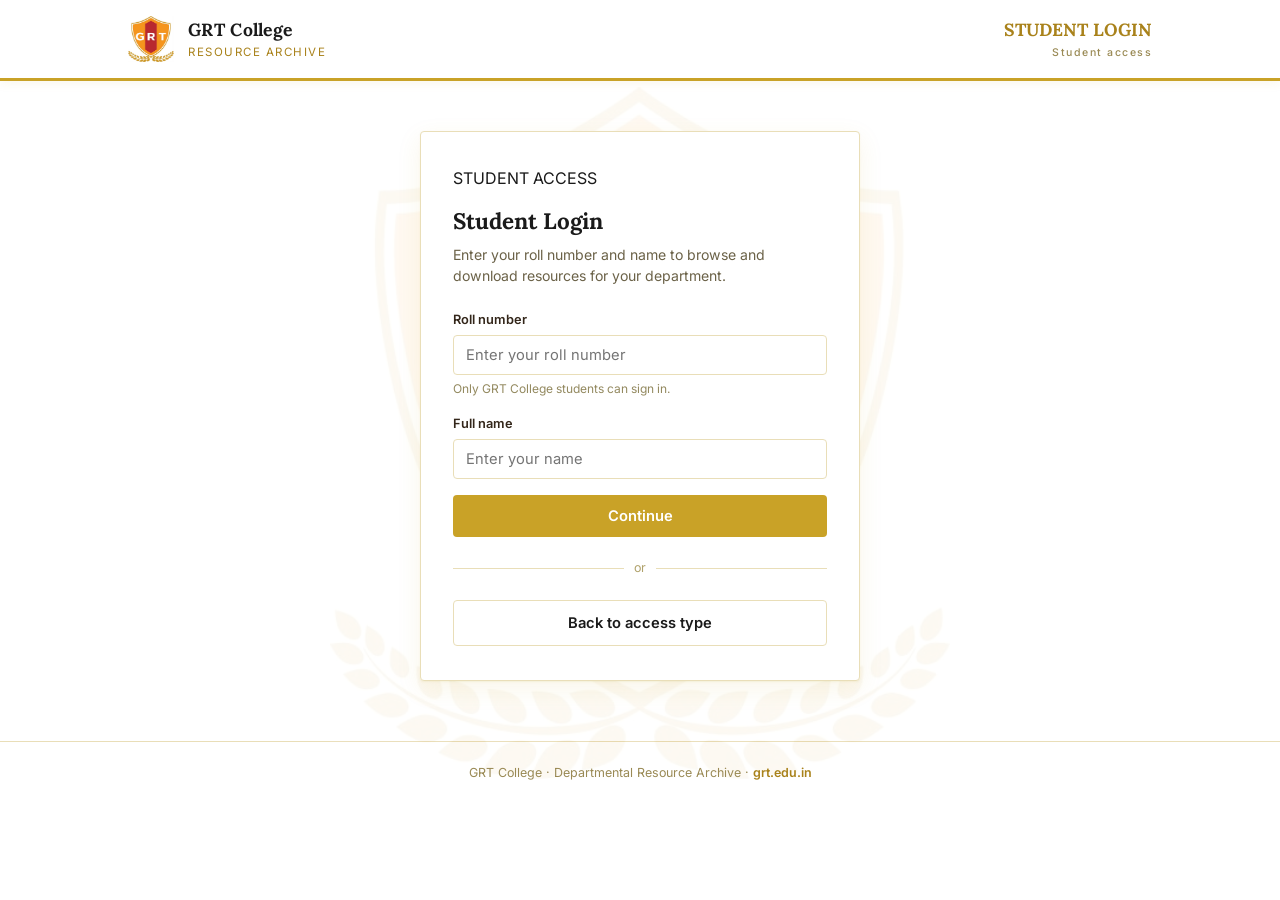
==== grt-vault/department-select.html @ 0400ec64 "Initial commit — GRT College Vault" ====
<!DOCTYPE html>
<html lang="en">
<head>
<meta charset="UTF-8">
<meta name="viewport" content="width=device-width, initial-scale=1.0">
<title>Choose Department — GRT College Vault</title>
<link rel="icon" href="assets/logo.png">
<link rel="stylesheet" href="css/style.css">
</head>
<body>

<div id="header-mount"></div>

<main class="wrap" id="page-content">
  <section class="hero">
    <div class="eyebrow" id="eyebrow-label">GRT COLLEGE</div>
    <h1>Choose your department</h1>
    <p id="hero-copy">Pick a department to continue.</p>
  </section>

  <div class="dept-grid" id="dept-grid"></div>
</main>

<div id="footer-mount"></div>

<script src="js/data.js"></script>
<script src="js/app.js"></script>
<script>
  const role = qs("role") === "professor" ? "professor" : "student";

  if(role === "professor" && getRole() !== "professor"){
    window.location.href = "professor-login.html";
  } else if(role === "student" && getRole() !== "student"){
    window.location.href = "student-login.html";
  } else {
    const isProfessor = role === "professor";

    renderHeader(document.getElementById("header-mount"), {
      label: isProfessor ? "FACULTY UPLOAD DESK" : "STUDENT ACCESS",
      sub: isProfessor ? `Signed in as ${getProfessorEmail()}` : `Signed in as ${getStudentName()} (${getStudentRoll()})`,
      showLogout: true
    });
    renderFooter(document.getElementById("footer-mount"));

    document.getElementById("eyebrow-label").textContent = isProfessor ? "FACULTY ACCESS" : "STUDENT ACCESS";
    document.getElementById("hero-copy").textContent = isProfessor
      ? "Choose the department you teach in to upload papers, notes and PPTs."
      : "Choose your department to browse and download question papers, notes and PPTs.";

    renderDeptGrid(document.getElementById("dept-grid"), getDepartments(), (d) => {
      return isProfessor
        ? `resource-select.html?dept=${d.slug}&role=professor`
        : `resource-select.html?dept=${d.slug}&role=student`;
    });
  }
</script>
</body>
</html>
---- grt-vault/css/style.css ----
@import url('https://fonts.googleapis.com/css2?family=Lora:wght@500;600;700&family=Inter:wght@400;500;600&display=swap');

:root{
  --ink:        #1A1A1A;  
  --ink-2:      #33261A;   
  --paper:      #FFFFFF;   
  --paper-2:    #FFFFFF;   
  --paper-tint: #FFFBF0;   
  --gold:       #C9A227;   
  --gold-2:     #A9821B;   
  --gold-soft:  #F4E4B8;   
  --line:       #E9DEB8;   
  --danger:     #A33A3A;

  --font-display: 'Lora', Georgia, 'Times New Roman', serif;
  --font-body:    'Inter', system-ui, -apple-system, sans-serif;

  --radius: 4px;
  --shadow: 0 1px 2px rgba(201,162,39,0.10), 0 8px 24px rgba(201,162,39,0.10);
}

*{ box-sizing: border-box; }
html,body{ margin:0; padding:0; }

body{
  font-family: var(--font-body);
  color: var(--ink);
  background: var(--paper);
  line-height: 1.5;
  min-height: 100vh;
  position: relative;
}


body::before{
  content:"";
  position: fixed;
  inset: 0;
  background-image: url('../assets/logo.png');
  background-repeat: no-repeat;
  background-position: center 42%;
  background-size: min(58vw, 620px);
  opacity: 0.06;
  pointer-events: none;
  z-index: 0;
}

a{ color: inherit; }
img{ max-width: 100%; display:block; }

.wrap{
  position: relative;
  z-index: 1;
  max-width: 1080px;
  margin: 0 auto;
  padding: 0 28px;
}

/* ---------- Header ---------- */
.site-header{
  background: #FFFFFF;
  color: var(--ink);
  border-bottom: 3px solid var(--gold);
  box-shadow: 0 2px 10px rgba(201,162,39,0.10);
}
.site-header .wrap{
  display:flex;
  align-items:center;
  justify-content: space-between;
  gap: 20px;
  padding-top: 16px;
  padding-bottom: 16px;
  flex-wrap: wrap;
}
.brand{
  display:flex;
  align-items:center;
  gap: 14px;
  text-decoration:none;
  color: inherit;
}
.brand img{ height: 46px; width: 46px; }
.brand-text .college-name{
  font-family: var(--font-display);
  font-weight: 700;
  font-size: 1.1rem;
  letter-spacing: 0.3px;
  color: var(--ink);
}
.brand-text .college-sub{
  font-size: 0.72rem;
  color: var(--gold-2);
  letter-spacing: 1.5px;
}
.header-right{
  display:flex;
  align-items:center;
  gap: 16px;
}
.vault-title{
  font-family: var(--font-display);
  font-weight: 700;
  font-size: 1.1rem;
  color: var(--gold-2);
  text-align: right;
}
.vault-title small{
  display:block;
  font-family: var(--font-body);
  font-weight: 500;
  font-size: 0.66rem;
  color: #9A8A55;
  letter-spacing: 1.5px;
  margin-top: 2px;
}

/* ---------- Buttons ---------- */
.btn{
  display: inline-flex;
  align-items: center;
  justify-content: center;
  gap: 8px;
  padding: 11px 22px;
  font-family: var(--font-body);
  font-weight: 600;
  font-size: 0.92rem;
  border-radius: var(--radius);
  border: 1px solid transparent;
  cursor: pointer;
  text-decoration: none;
  transition: background 0.15s ease, border-color 0.15s ease, color 0.15s ease;
}
.btn-primary{ background: var(--gold); color: #FFFFFF; }
.btn-primary:hover{ background: var(--gold-2); }
.btn-outline{ background: transparent; color: var(--ink); border-color: var(--line); }
.btn-outline:hover{ border-color: var(--gold); color: var(--gold-2); }
.btn-ghost{ background: transparent; color: var(--ink); border-color: var(--line); }
.btn-ghost:hover{ border-color: var(--gold); color: var(--gold-2); background: var(--paper-tint); }
.btn-danger{ background: transparent; color: var(--danger); border-color: rgba(163,58,58,0.35); padding: 6px 12px; font-size: 0.8rem; }
.btn-danger:hover{ background: rgba(163,58,58,0.07); }
.btn-block{ width: 100%; }
.btn-small{ padding: 7px 14px; font-size: 0.82rem; }
.btn[disabled]{ opacity: 0.5; cursor: not-allowed; }

/* ---------- Hero ---------- */
.hero{
  padding: 56px 0 20px;
  text-align: center;
}
.hero .eyebrow{
  color: var(--gold-2);
  font-size: 0.8rem;
  font-weight: 600;
  letter-spacing: 1px;
}
.hero h1{
  font-family: var(--font-display);
  font-size: clamp(1.8rem, 3.2vw, 2.6rem);
  margin: 10px 0 12px;
  color: var(--ink);
}
.hero p{
  max-width: 560px;
  margin: 0 auto;
  color: #5A5140;
}

/* ---------- Access type cards (index page) ---------- */
.access-grid{
  display: grid;
  grid-template-columns: repeat(auto-fit, minmax(240px, 1fr));
  gap: 22px;
  margin: 40px 0 70px;
}
.access-card{
  background: var(--paper-2);
  border: 1px solid var(--line);
  border-radius: var(--radius);
  padding: 30px 26px;
  text-align: left;
  text-decoration: none;
  color: var(--ink);
  box-shadow: var(--shadow);
  position: relative;
  transition: border-color 0.15s ease, transform 0.15s ease, box-shadow 0.15s ease;
}
.access-card:hover{ border-color: var(--gold); transform: translateY(-3px); box-shadow: 0 12px 30px rgba(201,162,39,0.18); }
.access-card .access-icon{
  width: 46px; height: 46px;
  border-radius: 50%;
  background: var(--gold-soft);
  color: var(--gold-2);
  display:flex; align-items:center; justify-content:center;
  font-size: 1.3rem;
  margin-bottom: 16px;
}
.access-card .access-title{
  font-family: var(--font-display);
  font-size: 1.25rem;
  font-weight: 700;
  color: var(--ink);
}
.access-card .access-desc{
  margin-top: 8px;
  font-size: 0.88rem;
  color: #6B6248;
}
.access-card .access-arrow{
  position:absolute; top:26px; right:22px;
  color: var(--gold);
  font-size: 1.1rem;
}

/* ---------- Department grid ---------- */
.dept-grid{
  display: grid;
  grid-template-columns: repeat(auto-fit, minmax(230px, 1fr));
  gap: 18px;
  margin: 36px 0 64px;
}
.dept-card{
  background: var(--paper-2);
  border: 1px solid var(--line);
  border-radius: var(--radius);
  padding: 24px 20px;
  text-align: left;
  text-decoration: none;
  color: var(--ink);
  box-shadow: var(--shadow);
  position: relative;
  transition: border-color 0.15s ease, transform 0.15s ease;
}
.dept-card:hover{ border-color: var(--gold); transform: translateY(-2px); }
.dept-card .dept-short{
  font-family: var(--font-display);
  font-size: 1.5rem;
  font-weight: 700;
  color: var(--gold-2);
}
.dept-card .dept-full{
  margin-top: 6px;
  font-size: 0.85rem;
  color: #6B6248;
}
.dept-card .dept-arrow{
  position:absolute; top:22px; right:20px;
  color: var(--gold);
  font-size: 1.1rem;
}

/* ---------- Page hero (vault / manage / login) ---------- */
.vault-hero{
  padding: 40px 0 8px;
}
.vault-hero .stamp{
  display:inline-block;
  border: 2px solid var(--gold);
  color: var(--gold-2);
  font-family: var(--font-display);
  font-weight: 700;
  letter-spacing: 2px;
  font-size: 0.72rem;
  padding: 5px 12px;
  border-radius: 2px;
  transform: rotate(-1deg);
  background: var(--paper-tint);
}
.vault-hero h1{
  font-family: var(--font-display);
  font-size: clamp(1.6rem, 2.8vw, 2.2rem);
  margin: 14px 0 4px;
}
.vault-hero p.sub{ color:#6B6248; margin: 0 0 22px; }

.actions-row{
  display:flex; flex-wrap:wrap; gap: 12px; margin-bottom: 30px;
}

/* ---------- Tabs (paper / notes / ppt) ---------- */
.tab-row{
  display:flex; flex-wrap:wrap; gap: 8px;
  margin: 6px 0 20px;
}
.tab-btn{
  padding: 9px 18px;
  border-radius: 999px;
  border: 1px solid var(--line);
  background: #fff;
  color: var(--ink);
  font-weight: 600;
  font-size: 0.85rem;
  cursor: pointer;
}
.tab-btn.active{
  background: var(--gold);
  border-color: var(--gold);
  color: #fff;
}

/* ---------- Toolbar ---------- */
.toolbar{
  display:flex; flex-wrap: wrap; gap: 12px; align-items:center;
  margin: 6px 0 22px;
  padding: 14px 16px;
  background: var(--paper-2);
  border: 1px solid var(--line);
  border-radius: var(--radius);
}
.toolbar input[type="search"],
.toolbar select{
  border: 1px solid var(--line);
  background: #fff;
  border-radius: var(--radius);
  padding: 9px 12px;
  font-family: var(--font-body);
  font-size: 0.9rem;
  color: var(--ink);
}
.toolbar input[type="search"]{ flex: 1; min-width: 180px; }

/* ---------- Ledger (resource list) ---------- */
.ledger{
  border: 1px solid var(--line);
  border-radius: var(--radius);
  overflow: hidden;
  background: var(--paper-2);
  margin-bottom: 50px;
}
.ledger-row{
  display:grid;
  grid-template-columns: 1fr 110px 130px 170px;
  gap: 14px;
  align-items:center;
  padding: 14px 18px;
  border-bottom: 1px solid var(--line);
}
.ledger-row:last-child{ border-bottom: none; }
.ledger-row.head{
  background: var(--gold-soft);
  color: var(--ink-2);
  font-size: 0.72rem;
  letter-spacing: 1px;
  font-weight: 700;
  text-transform: uppercase;
}
.ledger-row .paper-title{ font-weight: 600; }
.ledger-row .paper-meta{ font-size: 0.78rem; color:#7A7052; margin-top:2px; display:flex; align-items:center; gap:8px; flex-wrap:wrap; }
.ledger-row .col-label{ display: none; }
.tag{
  display:inline-block;
  background: var(--gold-soft);
  color: var(--gold-2);
  font-size: 0.7rem;
  font-weight: 700;
  padding: 2px 8px;
  border-radius: 999px;
}
.ledger-empty{
  padding: 40px 20px;
  text-align:center;
  color: #8A8062;
  font-size: 0.92rem;
}

/* ---------- Login / form panel ---------- */
.panel{
  max-width: 440px;
  margin: 50px auto;
  background: var(--paper-2);
  border: 1px solid var(--line);
  border-radius: var(--radius);
  box-shadow: var(--shadow);
  padding: 34px 32px;
}
.panel h1{
  font-family: var(--font-display);
  font-size: 1.4rem;
  margin: 0 0 6px;
}
.panel p.sub{ color:#6B6248; font-size: 0.88rem; margin: 0 0 24px; }
.field{ margin-bottom: 16px; }
.field label{
  display:block;
  font-size: 0.8rem;
  font-weight: 600;
  color: var(--ink-2);
  margin-bottom: 6px;
}
.field input, .field select{
  width: 100%;
  padding: 10px 12px;
  border: 1px solid var(--line);
  border-radius: var(--radius);
  font-family: var(--font-body);
  font-size: 0.92rem;
  background: #fff;
  color: var(--ink);
}
.field small{ display:block; margin-top:5px; color:#93895f; font-size:0.75rem; }
.divider{
  display:flex; align-items:center; gap: 10px;
  color:#B0A26B; font-size: 0.78rem;
  margin: 22px 0;
}
.divider::before, .divider::after{ content:""; flex:1; height:1px; background: var(--line); }
.form-error{
  background: rgba(163,58,58,0.08);
  border: 1px solid rgba(163,58,58,0.25);
  color: var(--danger);
  font-size: 0.84rem;
  padding: 10px 12px;
  border-radius: var(--radius);
  margin-bottom: 16px;
  display:none;
}
.form-success{
  background: rgba(90,140,90,0.10);
  border: 1px solid rgba(90,140,90,0.3);
  color: #3E7A3E;
  font-size: 0.84rem;
  padding: 10px 12px;
  border-radius: var(--radius);
  margin-bottom: 16px;
  display:none;
}
.form-note{
  background: var(--paper-tint);
  border: 1px solid var(--line);
  color: var(--gold-2);
  font-size: 0.8rem;
  padding: 10px 12px;
  border-radius: var(--radius);
  margin-top: 18px;
}

/* ---------- Upload / manage panel ---------- */
.upload-panel{
  background: var(--paper-2);
  border: 1px solid var(--line);
  border-radius: var(--radius);
  padding: 26px;
  margin-bottom: 34px;
}
.upload-panel h2{
  font-family: var(--font-display);
  font-size: 1.15rem;
  margin: 0 0 18px;
}
.upload-grid{
  display:grid;
  grid-template-columns: repeat(auto-fit, minmax(160px,1fr));
  gap: 14px;
  align-items: end;
}
.section-title{
  font-family: var(--font-display);
  font-size: 1.1rem;
  margin: 0 0 16px;
  display:flex; align-items:center; justify-content: space-between;
}
.session-bar{
  display:flex; align-items:center; justify-content:space-between; flex-wrap: wrap; gap: 10px;
  padding: 10px 16px;
  background: var(--paper-tint);
  border: 1px solid var(--line);
  border-radius: var(--radius);
  font-size: 0.85rem;
  margin-bottom: 26px;
}

/* ---------- Admin: add-department panel ---------- */
.dept-list{
  border: 1px solid var(--line);
  border-radius: var(--radius);
  overflow: hidden;
  background: var(--paper-2);
  margin-bottom: 40px;
}
.dept-list-row{
  display:flex; align-items:center; justify-content:space-between; flex-wrap: wrap; gap: 10px;
  padding: 14px 18px;
  border-bottom: 1px solid var(--line);
}
.dept-list-row:last-child{ border-bottom: none; }
.dept-list-row .dl-name{ font-weight: 600; }
.dept-list-row .dl-full{ font-size: 0.8rem; color:#7A7052; }

/* ---------- Footer ---------- */
.site-footer{
  border-top: 1px solid var(--line);
  margin-top: 60px;
  padding: 22px 0 40px;
  text-align:center;
  font-size: 0.78rem;
  color: #9A8A55;
}
.site-footer a{
  color: var(--gold-2);
  font-weight: 600;
  text-decoration: none;
}
.site-footer a:hover{ text-decoration: underline; }

/* ---------- Toast popup (upload / download confirmation) ---------- */
.toast{
  position: fixed;
  left: 50%;
  bottom: 30px;
  transform: translateX(-50%) translateY(16px);
  background: var(--ink);
  color: #FFF8E7;
  padding: 12px 24px;
  border-radius: 999px;
  font-family: var(--font-body);
  font-weight: 600;
  font-size: 0.88rem;
  border: 1px solid var(--gold);
  box-shadow: 0 10px 30px rgba(0,0,0,0.25);
  opacity: 0;
  pointer-events: none;
  transition: opacity 0.25s ease, transform 0.25s ease;
  z-index: 999;
}
.toast.show{
  opacity: 1;
  transform: translateX(-50%) translateY(0);
}

@media (max-width: 640px){
  .ledger-row{ grid-template-columns: 1fr; gap: 6px; }
  .ledger-row.head{ display:none; }
  .ledger-row .col-label{ display:inline-block; font-size:0.68rem; letter-spacing: 0.5px; text-transform:uppercase; color: var(--gold-2); margin-right: 6px; }
}
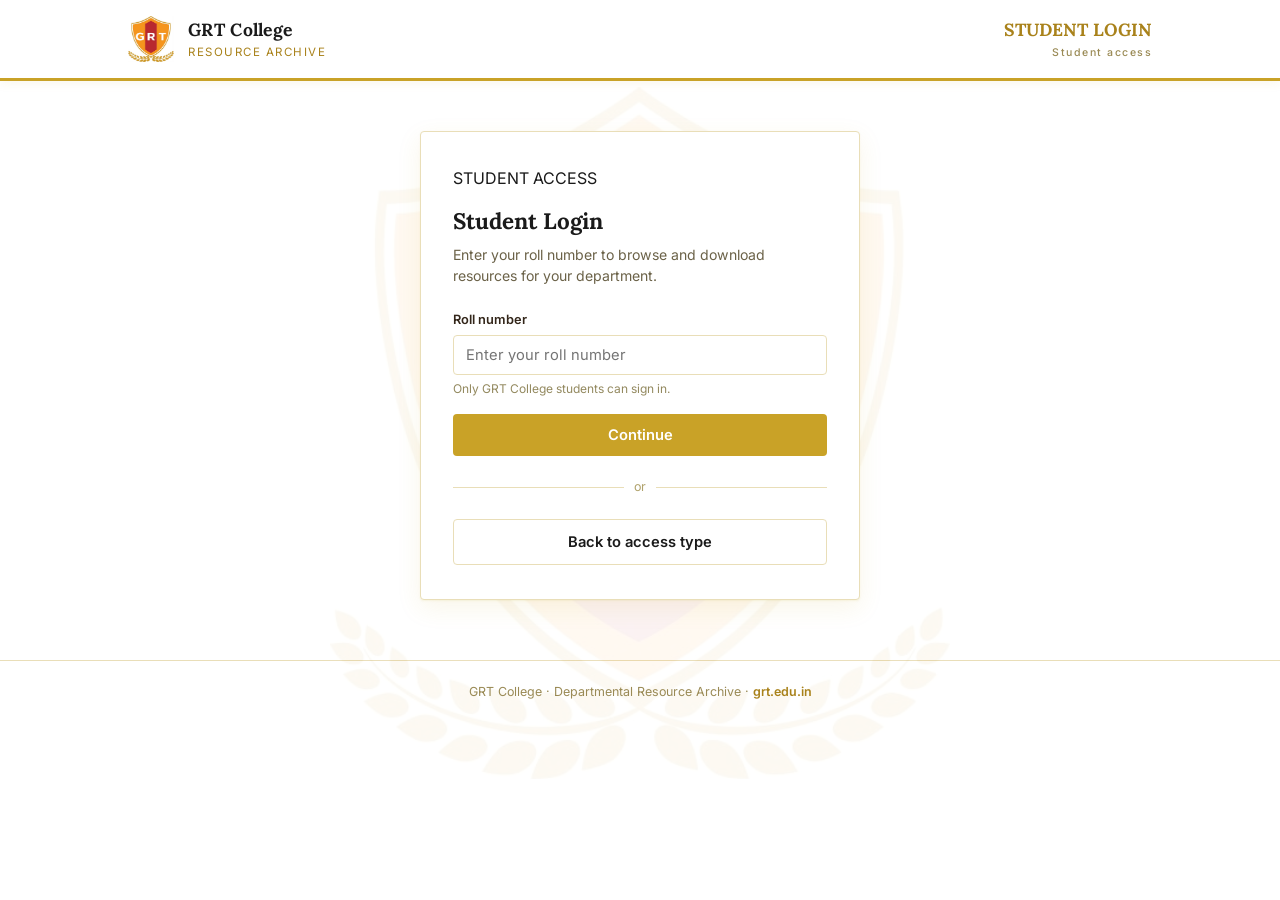
==== commit 5728bdc3: "Simplify student login to roll number only" ====
--- a/grt-vault/department-select.html
+++ b/grt-vault/department-select.html
@@ -37,7 +37,7 @@
 
     renderHeader(document.getElementById("header-mount"), {
       label: isProfessor ? "FACULTY UPLOAD DESK" : "STUDENT ACCESS",
-      sub: isProfessor ? `Signed in as ${getProfessorEmail()}` : `Signed in as ${getStudentName()} (${getStudentRoll()})`,
+      sub: isProfessor ? `Signed in as ${getProfessorEmail()}` : `Signed in as ${getStudentRoll()}`,
       showLogout: true
     });
     renderFooter(document.getElementById("footer-mount"));
